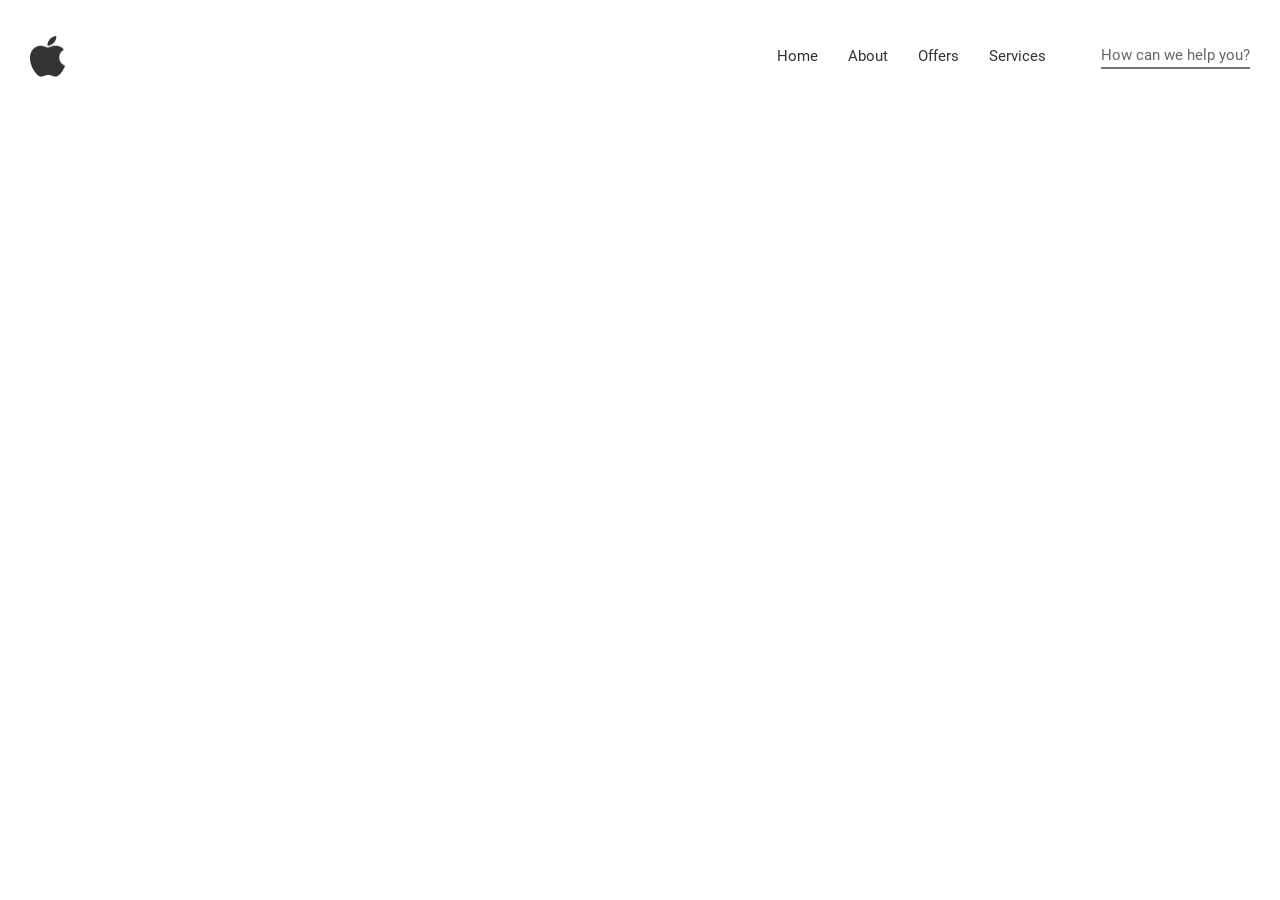
==== html/index.html @ 16189603 "initial commit" ====
<!DOCTYPE html>
<html lang="en">
<head>
    <meta charset="UTF-8">
    <meta name="viewport" content="width=device-width, initial-scale=1.0">
    <title>Apple Watch</title>
    <link rel="stylesheet" href="../css/main.css">
    <link rel="stylesheet" href="../css/normalize.css">
</head>
<body>
    <!-- HEADERT START -->
    <header class="site-header">
        <div class="container">
            <div class="site-header__wrapper">
                <img class="apple-logo" src="../images/apple-logo.png" width="35px" height="41px" alt="Apple logo image">
                <div class="site-header___navbar">
                    <ul>
                        <li><a href="!#">Home</a></li>
                        <li><a href="!#">About</a></li>
                        <li><a href="!#">Offers</a></li>
                        <li><a href="!#">Services</a></li>
                        <div class="request-input">
                            <input type="text" placeholder="How can we help you?">
                        </div>
                    </ul>
                </div>
            </div>
        </div>
    </header>
    <!-- HEADERT END -->

   
</body>
</html>
---- css/main.css ----
@font-face {
    font-display: swap; 
    font-family: 'Roboto';
    font-style: normal;
    font-weight: 400;
    src: url('../fonts/roboto-v30-latin-regular.woff2') format('woff2');
  }

  /* ROOT */

  :root {
    /* colors */
    --colorPrimary: red;
    --colorSecondary: red;
    /* backrgounds */
    --backgroundPrimary: #FFFFFF;
    --backgroundSecondary: #DDDDDD;
    /* btn colors */
    --btnColor: #FFF;
    --btnHover: red;
    --btnDisabled: red;
    /* fonts */
    --font-family: 'Roboto', serif;
    --font-weightPrimary: 700;
    --font-weightSecondary: 400;
  }

  * {
    box-sizing: border-box;
    margin: 0;
    padding: 0;
  }

  html {
    height: 100%;
    box-sizing: border-box;
    scroll-behavior: smooth;
  }

  body {
    width: 100%;
    height: 100%;
    display: flex;
    flex-direction: column;
    font-family: var(--font-family);
    font-weight: var(--font-weightPrimary);
  }

  .visually-hidden {
    clip: rect(0 0 0 0);
    clip-path: inset(50%);
    height: 1px;
    overflow: hidden;
    position: absolute;
    white-space: nowrap;
    width: 1px;
}

main {
    flex-grow: 1;
}

.container {
    width: 100%;
    max-width: 1250px;
    margin: 0 auto;
    padding: 0 15px;
}

ol, ul {
    list-style: none;
}

a {
    text-decoration: none;
    background-color: transparent;
}

/* UNIVERSAL CODES START */



/* UNIVERSAL CODES END */

/* HEADER STYLES START */

.site-header {
    padding: 30px 0 80px 0;
}

.site-header .site-header__wrapper {
    display: flex;
    justify-content: space-between;
    align-items: center;
}

.site-header .site-header__wrapper .site-header___navbar ul {
    display: flex;
    align-items: center;
}

.site-header .site-header__wrapper .site-header___navbar ul li {
    margin: 15px;
}

.site-header .site-header__wrapper .site-header___navbar ul li a {
    color: #333;
    text-align: center;
    font-family: var(--font-family);
    font-size: 15px;
    font-weight: var(--font-weightSecondary);
    line-height: 150%;
}

.site-header .site-header__wrapper .site-header___navbar .request-input input{
    width: 149px;
    margin-left: 40px;
    border-top: transparent;
    border-right: transparent;
    border-left: transparent;
    padding: 3px 0;

}

.site-header .site-header__wrapper .site-header___navbar .request-input input::placeholder {
    color: #666;
    text-align: center;
    font-family: var(--font-family);
    font-size: 15px;
    font-weight: var(--font-weightSecondary);
    line-height: 150%; 
}

/* HEADER STYLES END */
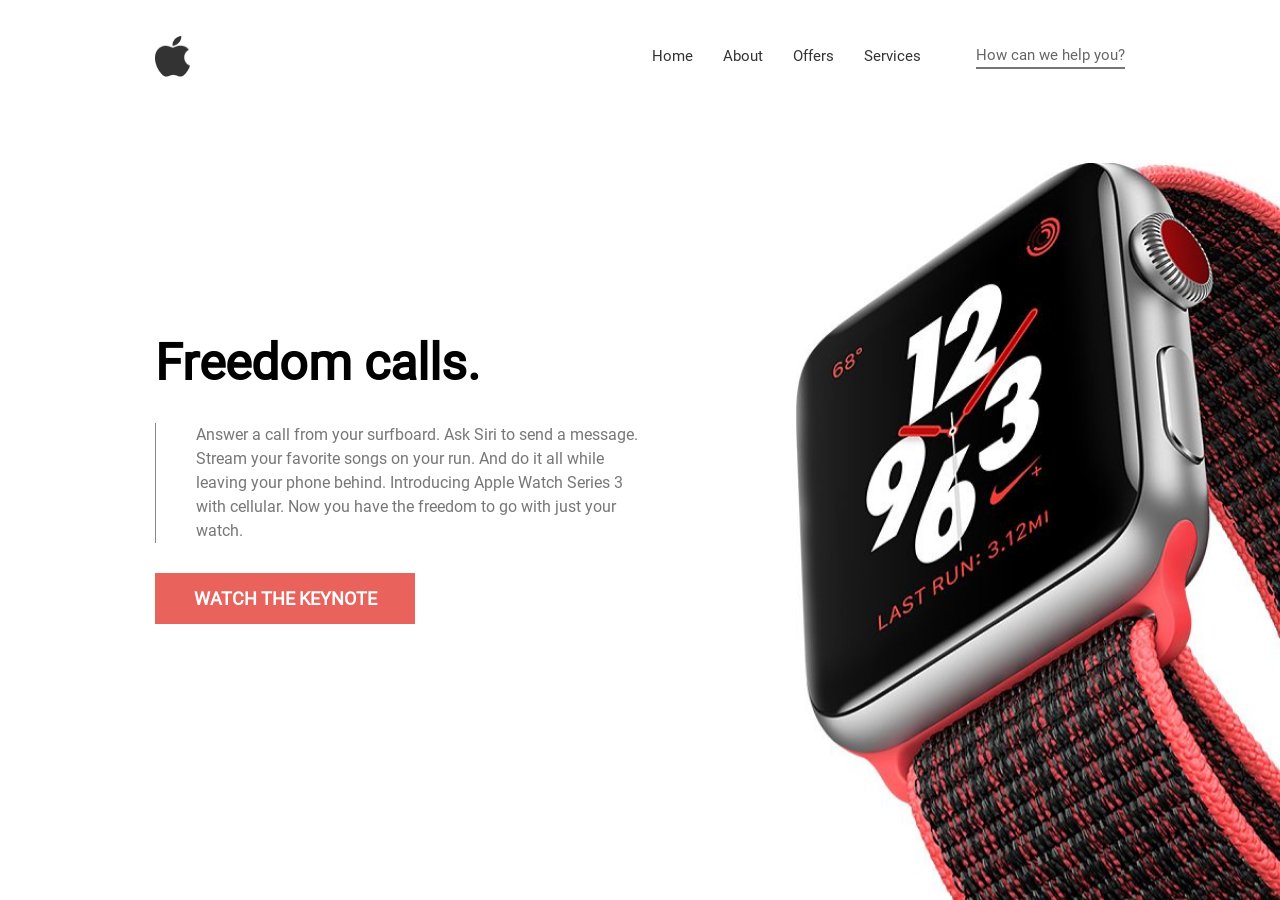
==== commit 69f423dd: "main done" ====
--- a/html/index.html
+++ b/html/index.html
@@ -20,7 +20,7 @@
                         <li><a href="!#">Offers</a></li>
                         <li><a href="!#">Services</a></li>
                         <div class="request-input">
-                            <input type="text" placeholder="How can we help you?">
+                            <input class="site-header__input" type="text" placeholder="How can we help you?">
                         </div>
                     </ul>
                 </div>
@@ -29,6 +29,16 @@
     </header>
     <!-- HEADERT END -->
 
-   
+   <!-- MAIN START -->
+    <main class="site-main">
+        <div class="container">
+            <div class="main-wrapper">
+                <h2 class="title">Freedom calls.</h2>
+                <p class="description">Answer a call from your surfboard. Ask Siri to send a message. Stream your favorite songs on your run. And do it all while leaving your phone behind. Introducing Apple Watch Series 3 with cellular. Now you have the freedom to go with just your watch.</p>
+                <button class="main">Watch the keynote</button>
+            </div>
+        </div>
+    </main>
+   <!-- MAIN END -->
 </body>
 </html>
--- a/css/main.css
+++ b/css/main.css
@@ -62,7 +62,7 @@
 
 .container {
     width: 100%;
-    max-width: 1250px;
+    max-width: 1000px;
     margin: 0 auto;
     padding: 0 15px;
 }
@@ -78,13 +78,50 @@
 
 /* UNIVERSAL CODES START */
 
+.main-wrapper {
+    width: 490px;
+}
 
+h2.title {
+    color: #000;
+    font-family: var(--font-family);
+    font-size: 50px;
+    font-weight: var(--font-weightPrimary);
+    line-height: 120%
+}
+
+p.description {
+    color: #777;
+    font-family: var(--font-family);
+    font-size: 16px;
+    font-weight: var(--font-weightSecondary);
+    line-height: 150%;
+    border-left: 1px solid #888;
+    padding-left: 40px;
+    margin: 30px 0;
+}
+
+button.main {
+    color: #FFF;
+    text-align: center;
+    font-family: var(--font-family);
+    font-size: 18px;
+    font-weight: 700;
+    line-height: 150%;
+    text-transform: uppercase;
+    border: none;
+    background: #EA625C;
+    padding: 12px;
+    width: 260px;
+}
 
 /* UNIVERSAL CODES END */
 
 /* HEADER STYLES START */
 
 .site-header {
+    /* width: 1000px;
+    margin: auto; */
     padding: 30px 0 80px 0;
 }
 
@@ -131,4 +168,18 @@
     line-height: 150%; 
 }
 
-/* HEADER STYLES END */+/* HEADER STYLES END */
+
+/* MAIN STYLES START */
+
+.site-main {
+    padding-top: 170px;
+    padding-bottom: 183px;
+    height: 100vh;
+    background-image: url(../images/apple-watch-bg.png);
+    background-repeat: no-repeat;
+    background-position: calc(50% + 600px) -1px;
+}
+
+
+/* MAIN STYLES END */
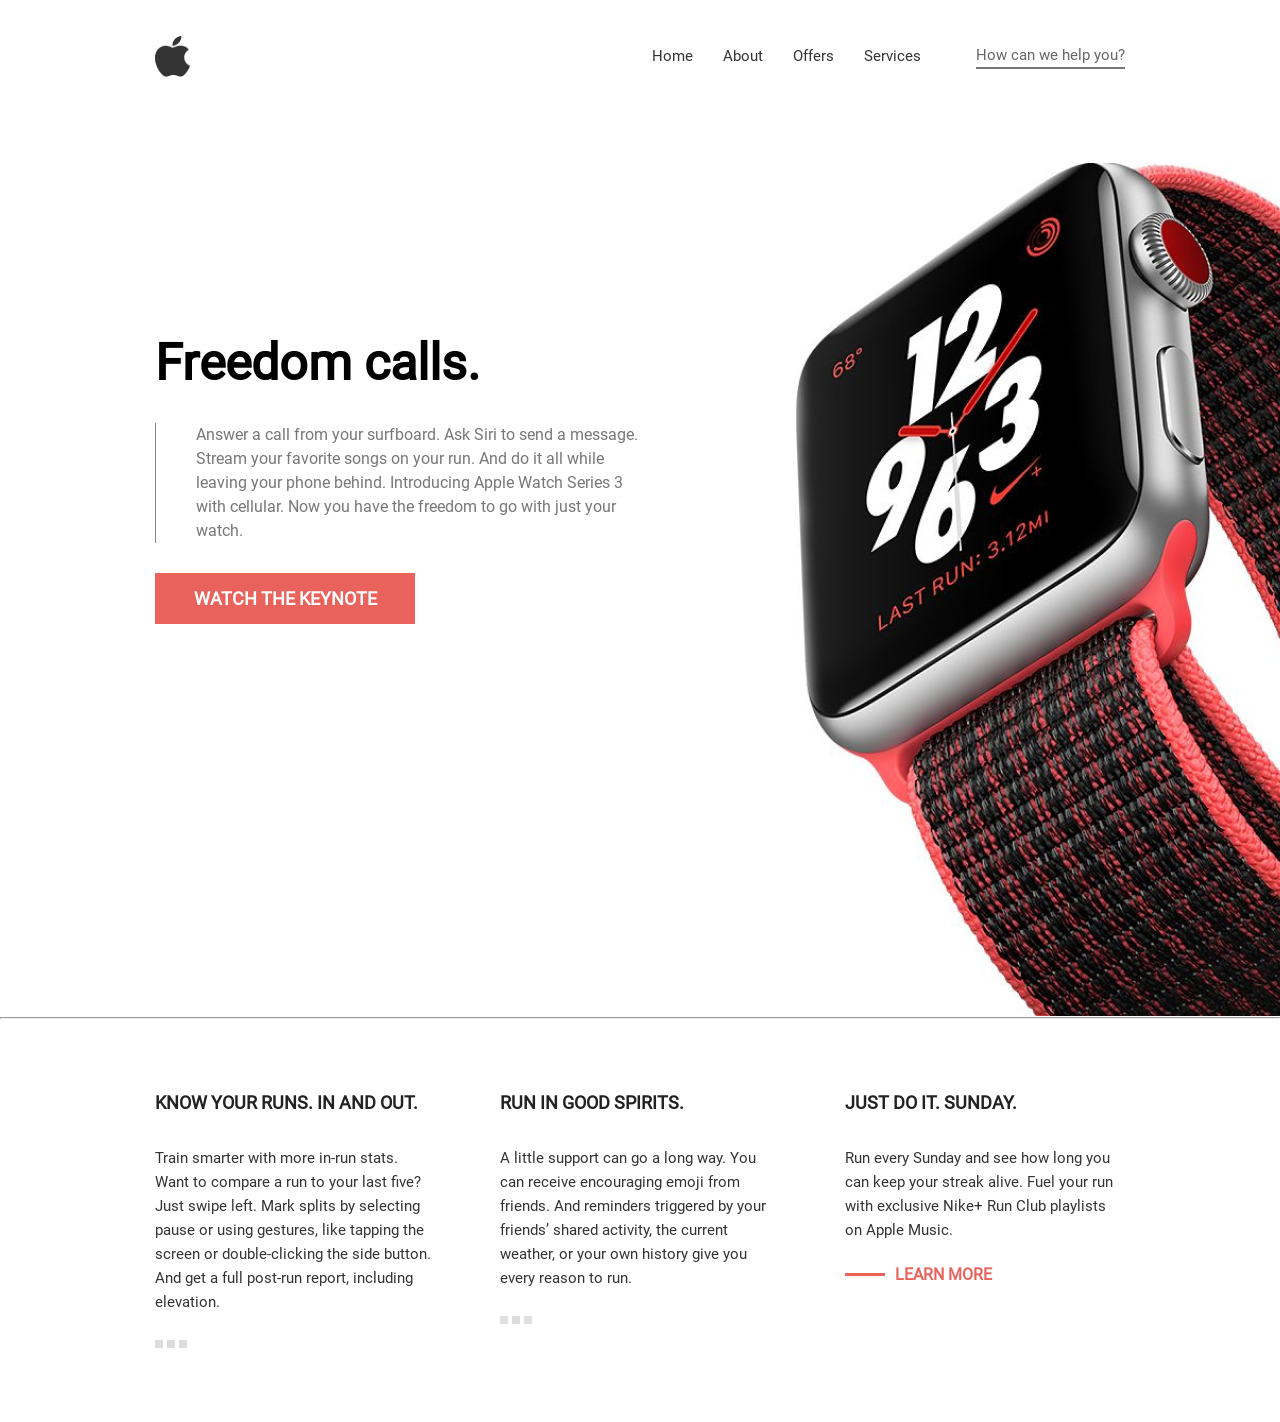
==== commit b95fce14: "features-section done" ====
--- a/html/index.html
+++ b/html/index.html
@@ -36,9 +36,58 @@
                 <h2 class="title">Freedom calls.</h2>
                 <p class="description">Answer a call from your surfboard. Ask Siri to send a message. Stream your favorite songs on your run. And do it all while leaving your phone behind. Introducing Apple Watch Series 3 with cellular. Now you have the freedom to go with just your watch.</p>
                 <button class="main">Watch the keynote</button>
+            </div> 
+        </div>
+        <hr>
+    </main>
+    
+   <!-- MAIN END -->
+
+   <!-- SECTION START -->
+   <section class="features-section">
+        <div class="container">
+            <div class="features-section__wrapper">
+                <div class="features-section__wrapper-feature">
+                    <h3 class="feature-heading">Know your runs. In and out.</h3>
+                    <p class="feature-text">Train smarter with more in-run stats. Want to compare a run to your last five? Just swipe left. Mark splits by selecting pause or using gestures, like tapping the screen or double-clicking the side button. And get a full post-run report, including elevation.</p>
+                    <div class="svg-rectangles">
+                        <svg width="8" height="8" viewBox="0 0 8 8" fill="none"        xmlns="http://www.w3.org/2000/svg">
+                            <rect width="8" height="8" fill="#DDDDDD"/>
+                        </svg>
+                        <svg width="8" height="8" viewBox="0 0 8 8" fill="none"        xmlns="http://www.w3.org/2000/svg">
+                            <rect width="8" height="8" fill="#DDDDDD"/>
+                        </svg>
+                        <svg width="8" height="8" viewBox="0 0 8 8" fill="none"        xmlns="http://www.w3.org/2000/svg">
+                            <rect width="8" height="8" fill="#DDDDDD"/>
+                        </svg>
+                    </div>
+                </div>
+                <div class="features-section__wrapper-feature">
+                    <h3 class="feature-heading">Run in good spirits.</h3>
+                    <p class="feature-text">A little support can go a long way. You can receive encouraging emoji from friends. And reminders triggered by your friends’ shared activity, the current weather, or your own history give you every reason to run.</p>
+                    <div class="svg-rectangles">
+                        <svg width="8" height="8" viewBox="0 0 8 8" fill="none"        xmlns="http://www.w3.org/2000/svg">
+                            <rect width="8" height="8" fill="#DDDDDD"/>
+                        </svg>
+                        <svg width="8" height="8" viewBox="0 0 8 8" fill="none"        xmlns="http://www.w3.org/2000/svg">
+                            <rect width="8" height="8" fill="#DDDDDD"/>
+                        </svg>
+                        <svg width="8" height="8" viewBox="0 0 8 8" fill="none"        xmlns="http://www.w3.org/2000/svg">
+                            <rect width="8" height="8" fill="#DDDDDD"/>
+                        </svg>
+                    </div>
+                </div>
+                <div class="features-section__wrapper-feature">
+                    <h3 class="feature-heading">Just do it. Sunday.</h3>
+                    <p class="feature-text">Run every Sunday and see how long you can keep your streak alive. Fuel your run with exclusive Nike+ Run Club playlists on Apple Music.</p>
+                    <div class="learn-more">
+                        <img src="../images/line-learn-more.png" alt="">
+                        <a href="!#">Learn more</a>
+                    </div>
+                </div>
             </div>
         </div>
-    </main>
-   <!-- MAIN END -->
+   </section>
+   <!-- SECTION END -->
 </body>
 </html>
--- a/css/main.css
+++ b/css/main.css
@@ -77,7 +77,6 @@
 }
 
 /* UNIVERSAL CODES START */
-
 .main-wrapper {
     width: 490px;
 }
@@ -106,7 +105,7 @@
     text-align: center;
     font-family: var(--font-family);
     font-size: 18px;
-    font-weight: 700;
+    font-weight: var(--font-weightPrimary);
     line-height: 150%;
     text-transform: uppercase;
     border: none;
@@ -115,13 +114,29 @@
     width: 260px;
 }
 
+h3.feature-heading {
+    color: #222;
+    font-family: var(--font-family);
+    font-size: 18px;
+    font-weight: var(--font-weightPrimary);
+    line-height: 150%; 
+    text-transform: uppercase;
+}
+
+p.feature-text{
+    color: #333;
+    font-family: var(--font-family);
+    font-size: 15px;
+    font-weight: var(--font-weightSecondary);
+    line-height: 160%;
+    margin-top: 30px;
+    margin-bottom: 20px;
+}
+
 /* UNIVERSAL CODES END */
 
 /* HEADER STYLES START */
-
 .site-header {
-    /* width: 1000px;
-    margin: auto; */
     padding: 30px 0 80px 0;
 }
 
@@ -167,19 +182,49 @@
     font-weight: var(--font-weightSecondary);
     line-height: 150%; 
 }
-
 /* HEADER STYLES END */
 
 /* MAIN STYLES START */
-
 .site-main {
     padding-top: 170px;
-    padding-bottom: 183px;
+    /* padding-bottom: 183px; */
     height: 100vh;
     background-image: url(../images/apple-watch-bg.png);
     background-repeat: no-repeat;
     background-position: calc(50% + 600px) -1px;
 }
-
-
-/* MAIN STYLES END */+hr {
+    margin-top: 393px;
+    color: #333333;
+}
+/* MAIN STYLES END */
+
+/* SECTION STARTS features-section */
+.features-section {
+    padding: 70px 0;
+}
+
+.features-section .features-section__wrapper {
+    display: flex;
+    justify-content: space-between;
+}
+
+.features-section .features-section__wrapper .features-section__wrapper-feature {
+    width: 280px;
+}
+
+.features-section .features-section__wrapper .features-section__wrapper-feature .learn-more a {
+    color: #EA625C;
+    font-family: var(--font-family);
+    font-size: 16px;
+    font-weight: var(--font-weightPrimary);
+    line-height: 160%;
+    text-transform: uppercase;
+    margin-left: 10px;
+}
+
+.features-section .features-section__wrapper .features-section__wrapper-feature .learn-more {
+    display: flex;
+    align-items: center;
+}
+/* SECTION END features-section */
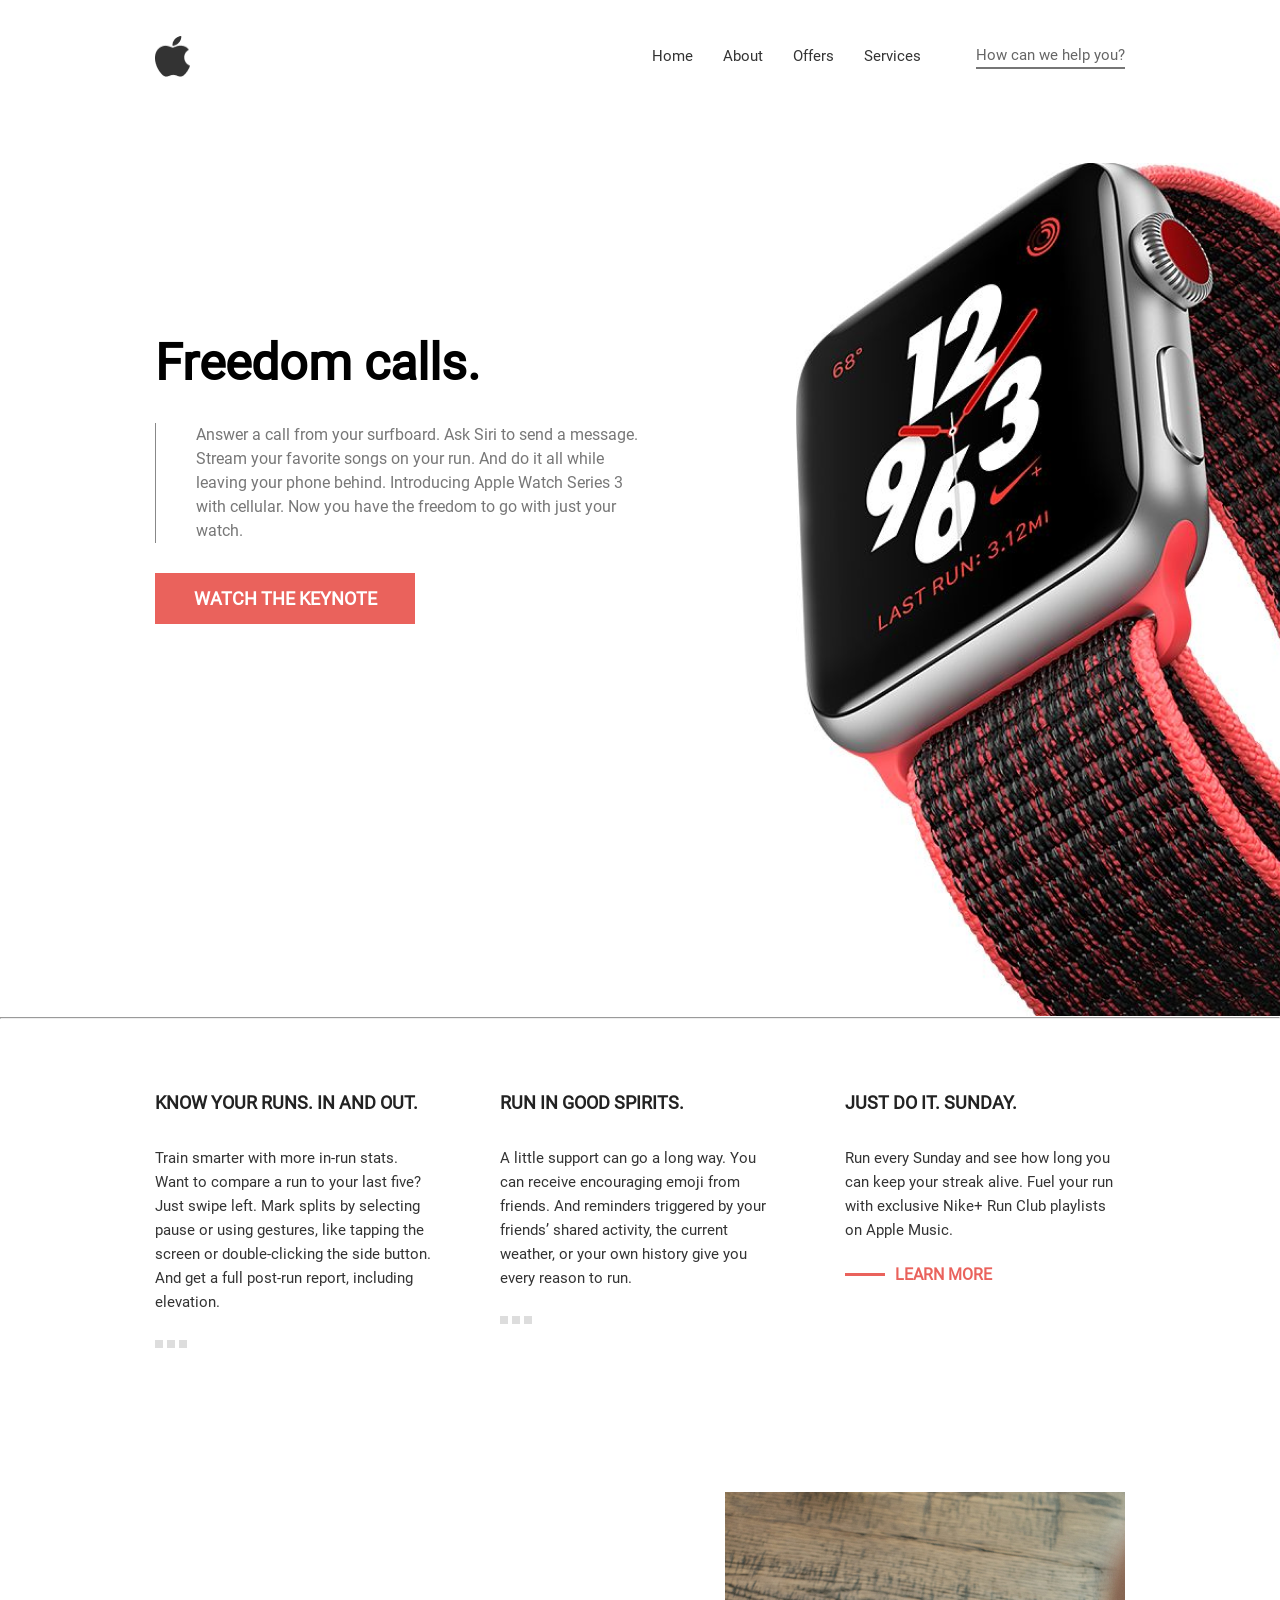
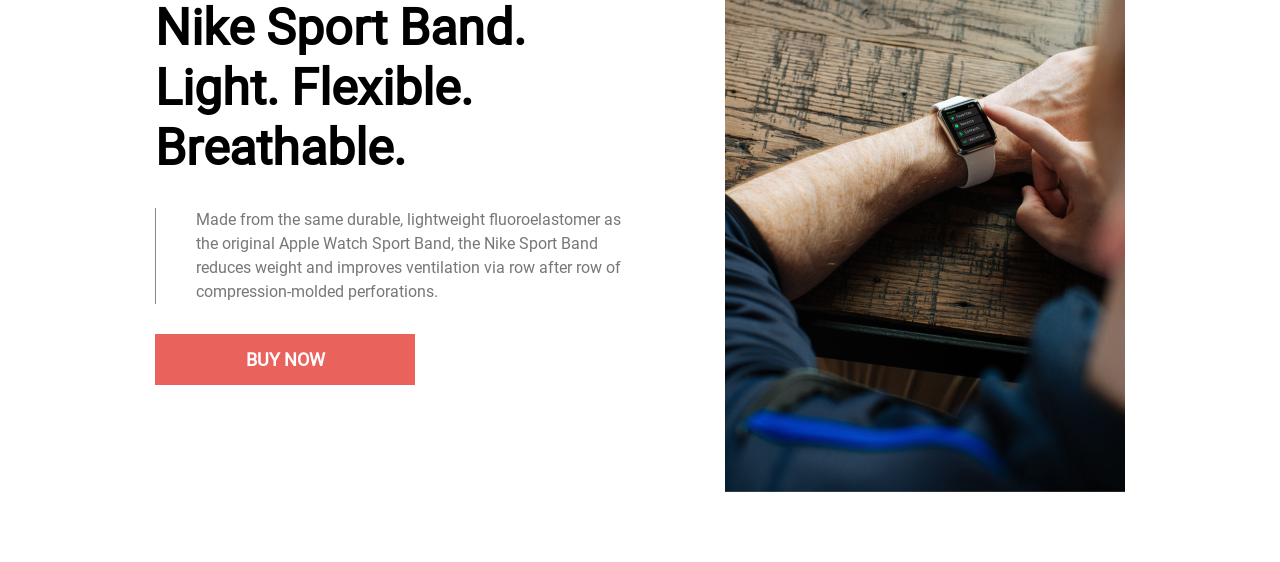
==== commit 10fdc65a: "info section done" ====
--- a/html/index.html
+++ b/html/index.html
@@ -33,7 +33,7 @@
     <main class="site-main">
         <div class="container">
             <div class="main-wrapper">
-                <h2 class="title">Freedom calls.</h2>
+                <h2 class="intro-heading">Freedom calls.</h2>
                 <p class="description">Answer a call from your surfboard. Ask Siri to send a message. Stream your favorite songs on your run. And do it all while leaving your phone behind. Introducing Apple Watch Series 3 with cellular. Now you have the freedom to go with just your watch.</p>
                 <button class="main">Watch the keynote</button>
             </div> 
@@ -89,5 +89,20 @@
         </div>
    </section>
    <!-- SECTION END -->
+
+   <!-- SECTION START -->
+   <section class="info-section">
+        <div class="container">
+            <div class="info-section__wrapper">
+                <div class="info-section__wrapper-content">
+                    <h2 class="intro-heading">Nike Sport Band. Light. Flexible. Breathable.</h2>
+                    <p class="description">Made from the same durable, lightweight fluoroelastomer as the original Apple Watch Sport Band, the Nike Sport Band reduces weight and improves ventilation via row after row of compression-molded perforations.</p>
+                    <button class="main">Buy now</button>
+                </div>
+                <img src="../images/watch-in-hand.jpg" alt="Watch in hand">
+            </div>
+        </div>
+   </section>
+   <!-- SECTION END -->
 </body>
 </html>
--- a/css/main.css
+++ b/css/main.css
@@ -81,7 +81,7 @@
     width: 490px;
 }
 
-h2.title {
+h2.intro-heading {
     color: #000;
     font-family: var(--font-family);
     font-size: 50px;
@@ -227,4 +227,22 @@
     display: flex;
     align-items: center;
 }
-/* SECTION END features-section */+/* SECTION END features-section */
+
+/* SECTION STARTING info section */
+
+.info-section {
+    padding: 70px 0;
+}
+
+.info-section .info-section__wrapper {
+    display: flex;
+    align-items: center;
+    justify-content: space-between;
+}
+
+.info-section .info-section__wrapper .info-section__wrapper-content {
+    width: 490px;
+}
+
+/* SECTION END info section */
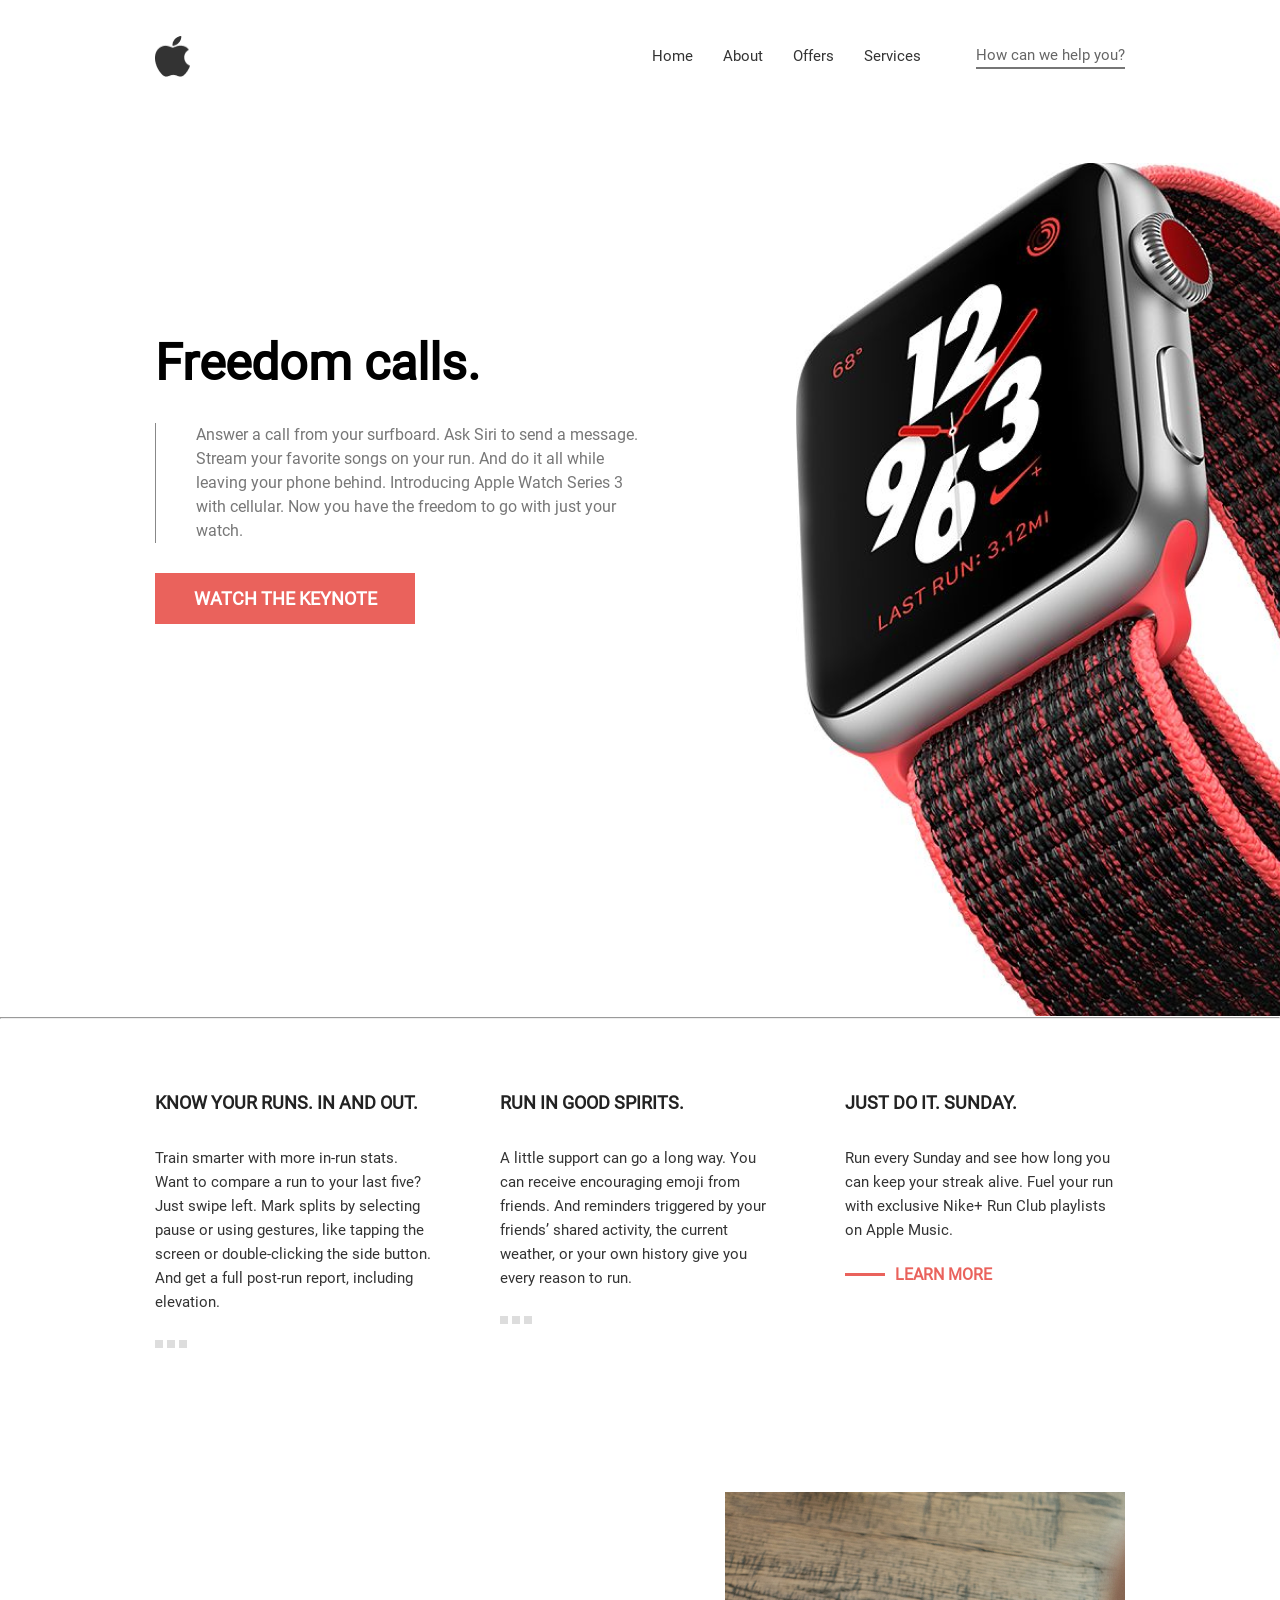
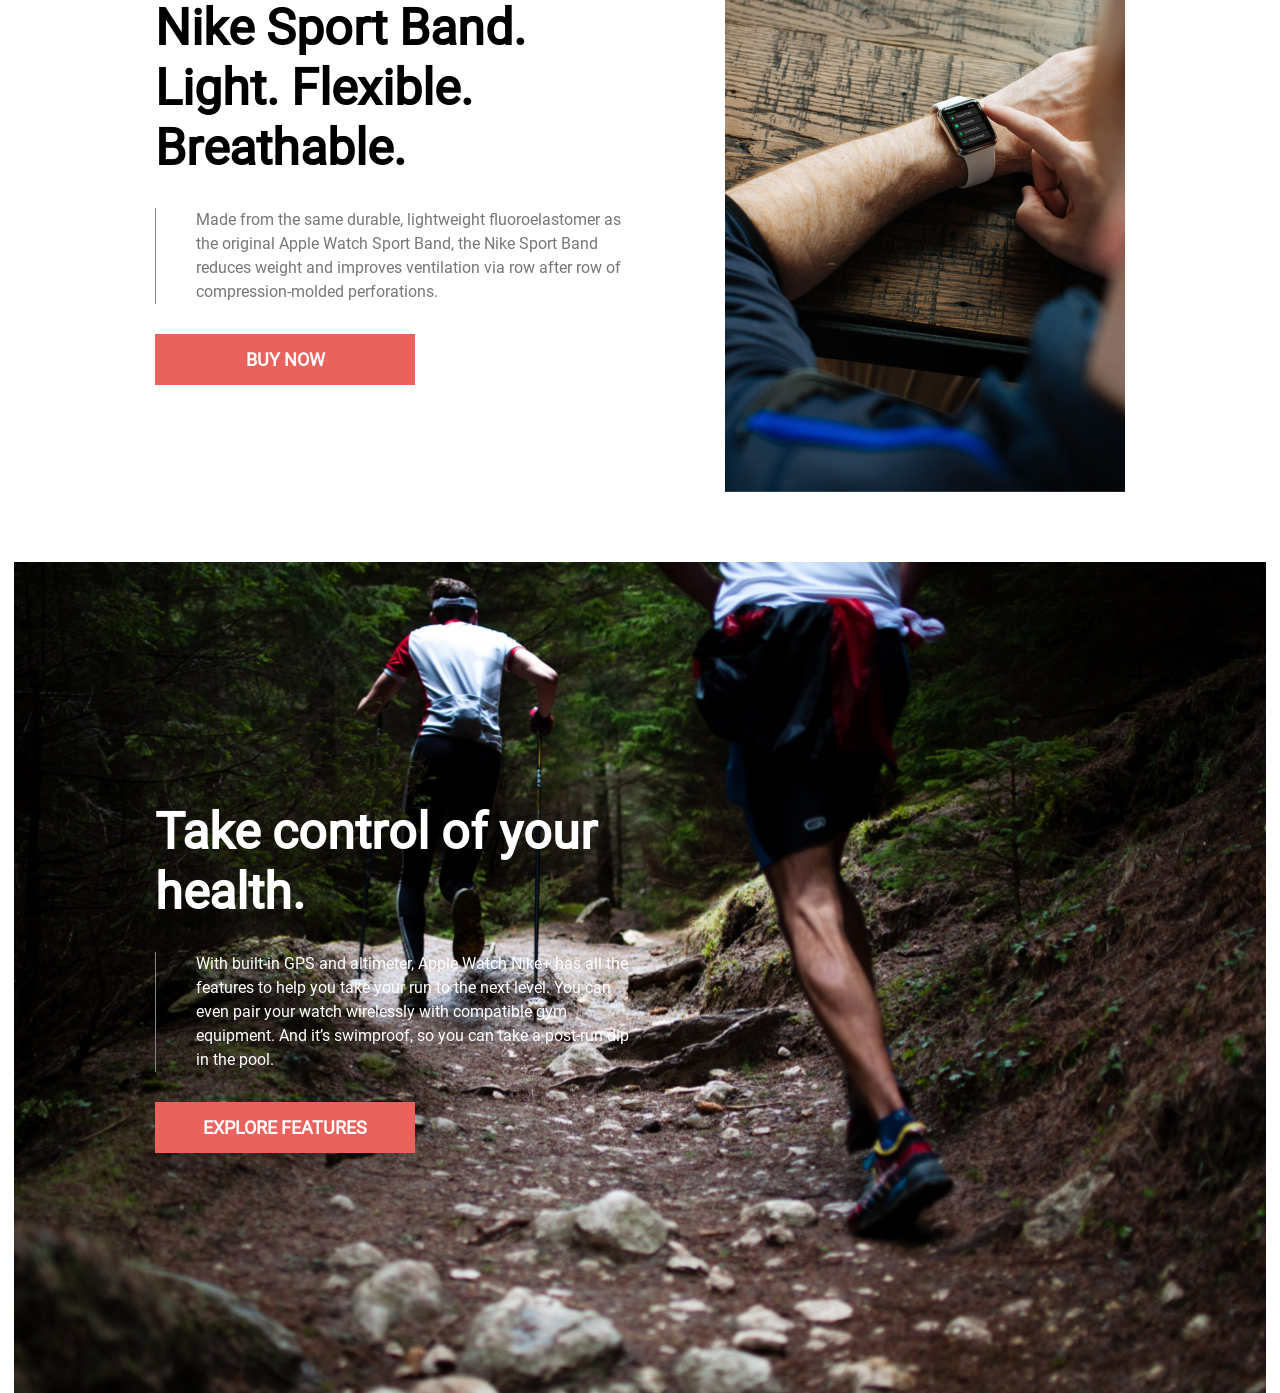
==== commit b3c2f2a6: "section health control done" ====
--- a/html/index.html
+++ b/html/index.html
@@ -104,5 +104,19 @@
         </div>
    </section>
    <!-- SECTION END -->
+
+   <!-- SECTION START -->
+   <section class="health-control">
+        <div class="container">
+            <div class="health-control__wrapper">
+                <div class="health-control__wrapper-content">
+                    <h2 class="intro-heading">Take control of your health. </h2>
+                    <p class="description">With built-in GPS and altimeter, Apple Watch Nike+ has all the features to help you take your run to the next level. You can even pair your watch wirelessly with compatible gym equipment. And it’s swimproof, so you can take a post-run dip in the pool.</p>
+                    <button class="main">Explore features</button>
+                </div>
+            </div>
+        </div>
+   </section>
+   <!-- SECTION START -->
 </body>
 </html>
--- a/css/main.css
+++ b/css/main.css
@@ -230,7 +230,6 @@
 /* SECTION END features-section */
 
 /* SECTION STARTING info section */
-
 .info-section {
     padding: 70px 0;
 }
@@ -244,5 +243,23 @@
 .info-section .info-section__wrapper .info-section__wrapper-content {
     width: 490px;
 }
-
-/* SECTION END info section */+/* SECTION END info section */
+
+/* SECTION STARTING health control */
+.health-control {
+    background-image: url(../images/runners.jpg);
+    background-repeat: no-repeat;
+    background-position: top;
+    background-size: contain;
+}
+
+.health-control .health-control__wrapper .health-control__wrapper-content {
+    width: 490px;
+    padding: 240px 0;
+}
+
+.health-control .health-control__wrapper .health-control__wrapper-content .intro-heading, 
+.health-control .health-control__wrapper .health-control__wrapper-content .description {
+    color: #FFF;
+}
+/* SECTION END health control */
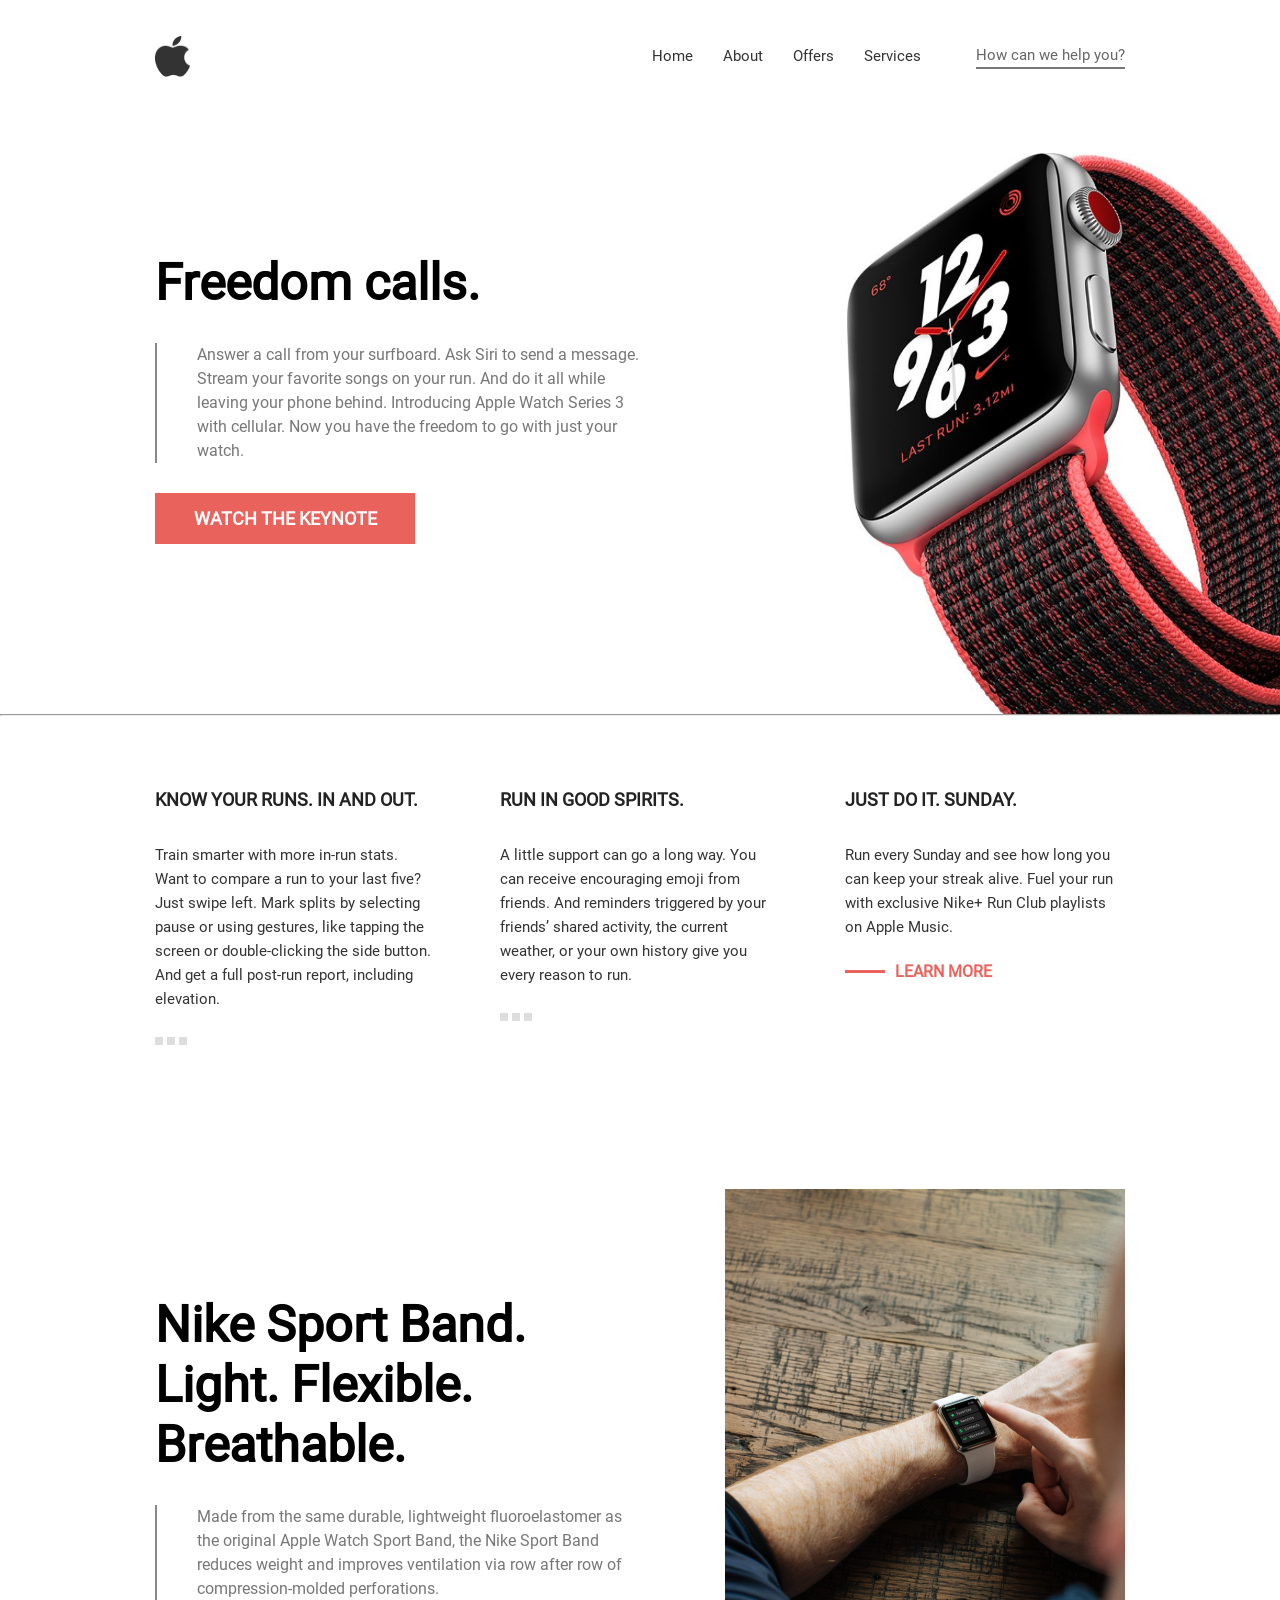
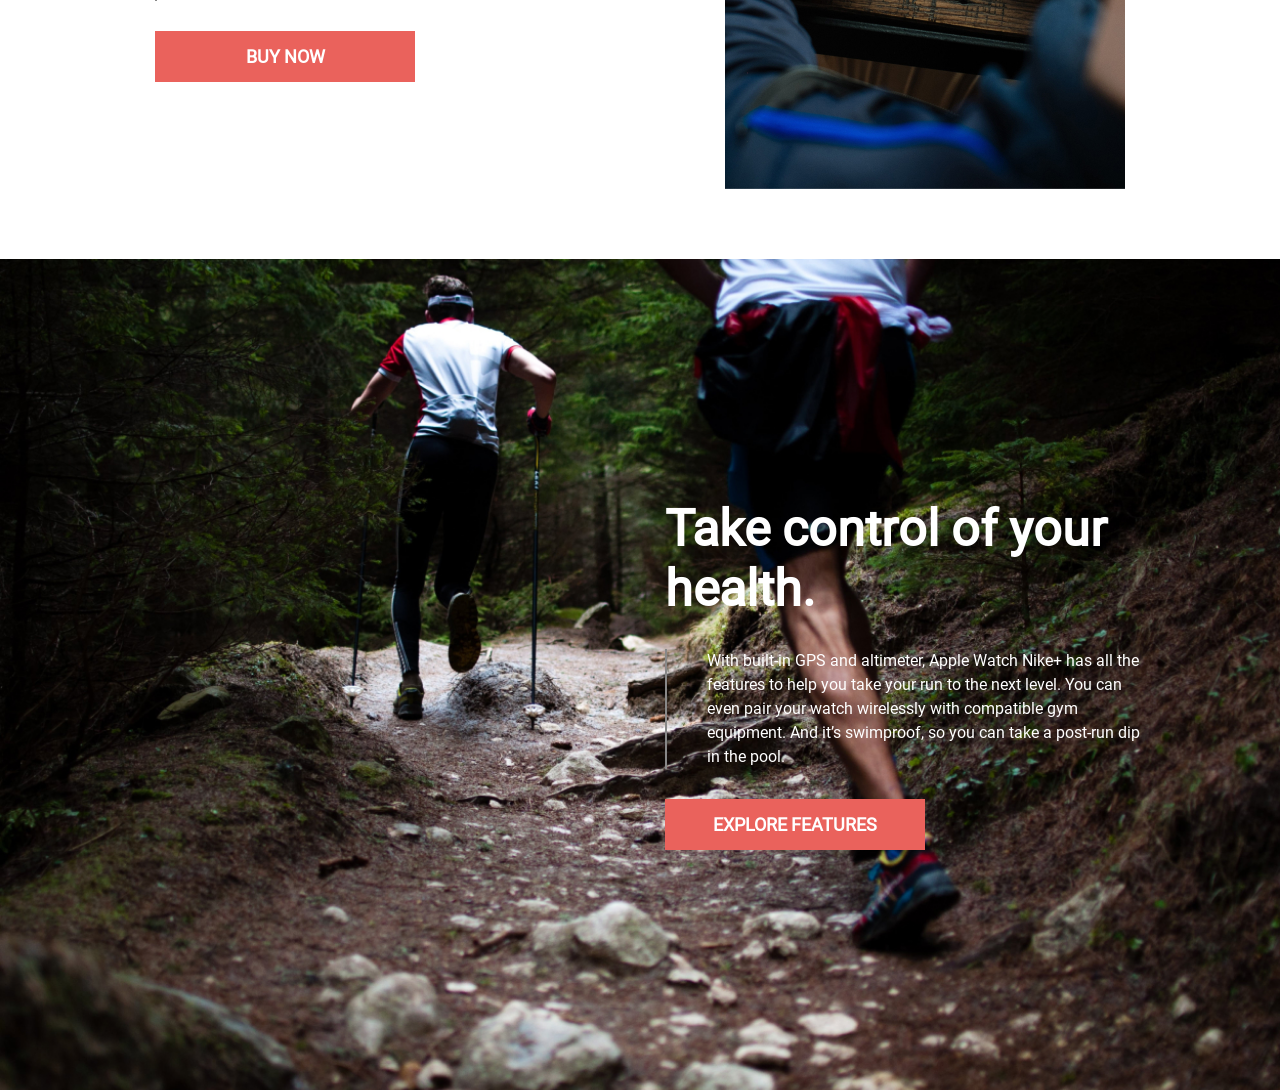
==== commit d5de8baa: "fully done reviewed" ====
--- a/html/index.html
+++ b/html/index.html
@@ -40,7 +40,6 @@
         </div>
         <hr>
     </main>
-    
    <!-- MAIN END -->
 
    <!-- SECTION START -->
--- a/css/main.css
+++ b/css/main.css
@@ -10,15 +10,15 @@
 
   :root {
     /* colors */
-    --colorPrimary: red;
-    --colorSecondary: red;
-    /* backrgounds */
+    /* --colorPrimary: red; */
+    /* --colorSecondary: red; */
+    /* backrgrunds */
     --backgroundPrimary: #FFFFFF;
     --backgroundSecondary: #DDDDDD;
     /* btn colors */
     --btnColor: #FFF;
-    --btnHover: red;
-    --btnDisabled: red;
+    /* --btnHover: red; */
+    /* --btnDisabled: red; */
     /* fonts */
     --font-family: 'Roboto', serif;
     --font-weightPrimary: 700;
@@ -77,10 +77,6 @@
 }
 
 /* UNIVERSAL CODES START */
-.main-wrapper {
-    width: 490px;
-}
-
 h2.intro-heading {
     color: #000;
     font-family: var(--font-family);
@@ -95,7 +91,7 @@
     font-size: 16px;
     font-weight: var(--font-weightSecondary);
     line-height: 150%;
-    border-left: 1px solid #888;
+    border-left: 2px solid #888;
     padding-left: 40px;
     margin: 30px 0;
 }
@@ -137,7 +133,7 @@
 
 /* HEADER STYLES START */
 .site-header {
-    padding: 30px 0 80px 0;
+    padding: 30px 0 0 0;
 }
 
 .site-header .site-header__wrapper {
@@ -187,14 +183,19 @@
 /* MAIN STYLES START */
 .site-main {
     padding-top: 170px;
-    /* padding-bottom: 183px; */
     height: 100vh;
     background-image: url(../images/apple-watch-bg.png);
     background-repeat: no-repeat;
-    background-position: calc(50% + 600px) -1px;
-}
+    background-position: calc(50% + 500px) 70px;
+    background-size: 587px;
+}
+
+.site-main .main-wrapper {
+    width: 490px;
+}
+
 hr {
-    margin-top: 393px;
+    margin-top: 170px;
     color: #333333;
 }
 /* MAIN STYLES END */
@@ -247,15 +248,17 @@
 
 /* SECTION STARTING health control */
 .health-control {
+    width: 100%;
+    padding: 240px 0;
     background-image: url(../images/runners.jpg);
     background-repeat: no-repeat;
     background-position: top;
-    background-size: contain;
+    background-size: cover;
 }
 
 .health-control .health-control__wrapper .health-control__wrapper-content {
     width: 490px;
-    padding: 240px 0;
+    margin-left: 510px;
 }
 
 .health-control .health-control__wrapper .health-control__wrapper-content .intro-heading, 
